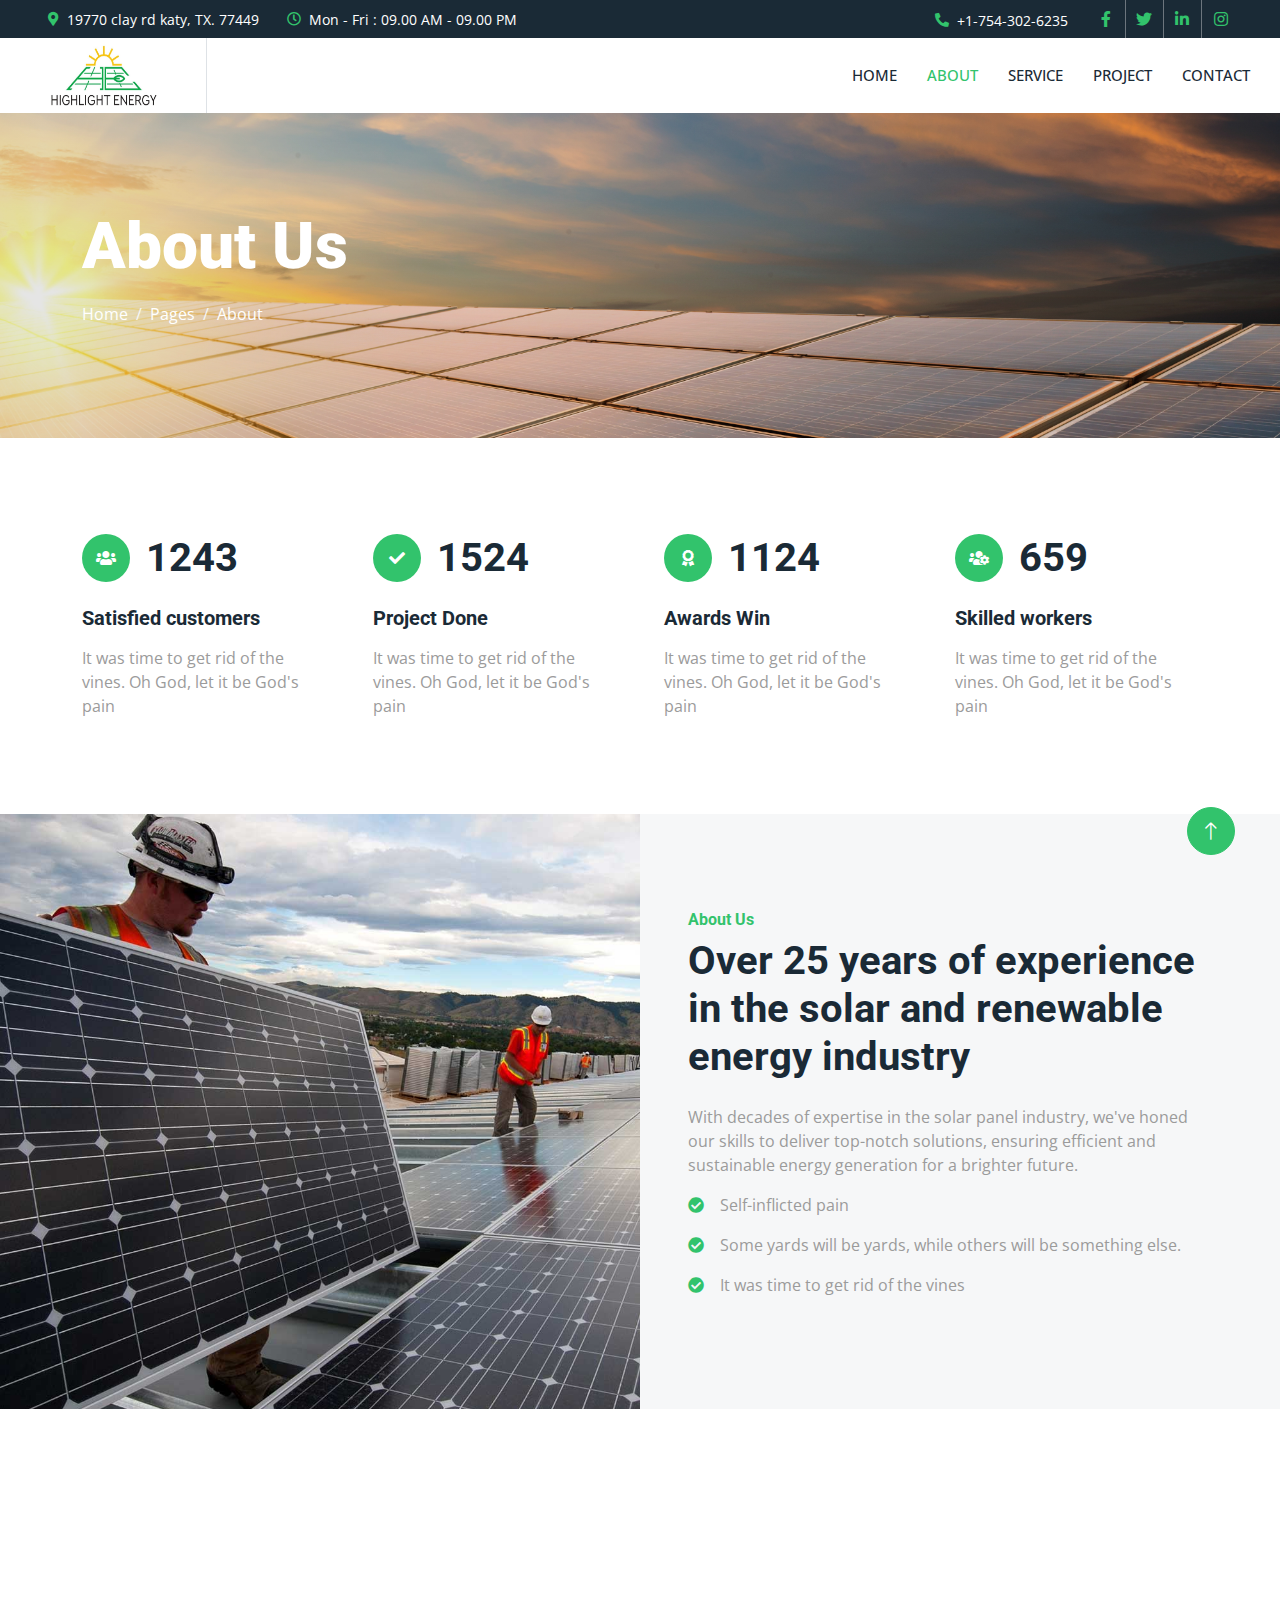
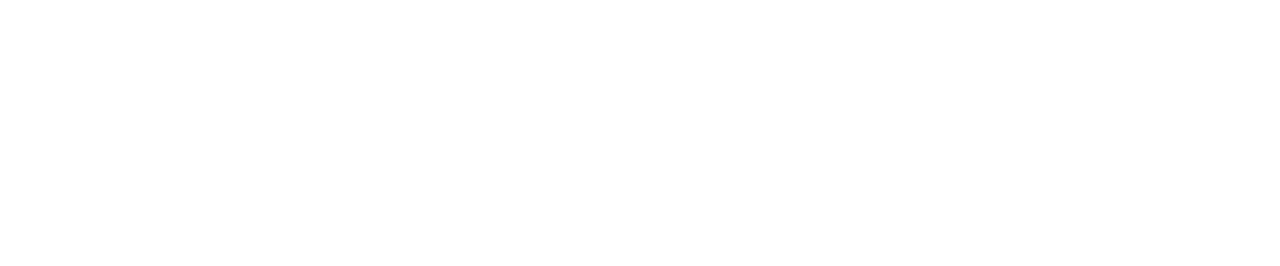
==== about.html @ 6744eaf3 "Add" ====
<!DOCTYPE html>
<html lang="en">

<head>
    <meta charset="utf-8">
    <title>Highlight Energy-About</title>
    <meta content="width=device-width, initial-scale=1.0" name="viewport">
    <meta content="" name="keywords">
    <meta content="" name="description">

    <!-- Favicon -->
    <link href="img/favicon.ico" rel="icon">

    <!-- Google Web Fonts -->
    <link rel="preconnect" href="https://fonts.googleapis.com">
    <link rel="preconnect" href="https://fonts.gstatic.com" crossorigin>
    <link href="https://fonts.googleapis.com/css2?family=Open+Sans:wght@400;500&family=Roboto:wght@500;700;900&display=swap" rel="stylesheet"> 

    <!-- Icon Font Stylesheet -->
    <link href="https://cdnjs.cloudflare.com/ajax/libs/font-awesome/5.10.0/css/all.min.css" rel="stylesheet">
    <link href="https://cdn.jsdelivr.net/npm/bootstrap-icons@1.4.1/font/bootstrap-icons.css" rel="stylesheet">

    <!-- Libraries Stylesheet -->
    <link href="lib/animate/animate.min.css" rel="stylesheet">
    <link href="lib/owlcarousel/assets/owl.carousel.min.css" rel="stylesheet">
    <link href="lib/lightbox/css/lightbox.min.css" rel="stylesheet">

    <!-- Customized Bootstrap Stylesheet -->
    <link href="css/bootstrap.min.css" rel="stylesheet">

    <!-- Template Stylesheet -->
    <link href="css/style.css" rel="stylesheet">
</head>

<body>
    <!-- Spinner Start -->
    <div id="spinner" class="show bg-white position-fixed translate-middle w-100 vh-100 top-50 start-50 d-flex align-items-center justify-content-center">
        <div class="spinner-border text-primary" style="width: 3rem; height: 3rem;" role="status">
            <span class="sr-only">Loading...</span>
        </div>
    </div>
    <div class="container-fluid bg-dark p-0">
        <div class="row gx-0 d-none d-lg-flex">
            <div class="col-lg-7 px-5 text-start">
                <div class="h-100 d-inline-flex align-items-center me-4">
                    <small class="fa fa-map-marker-alt text-primary me-2"></small>
                    <small><a href="https://maps.app.goo.gl/d4Uj9iNZooESh6F9A?g_st=iw" style="color: white;">19770 clay rd katy, TX. 77449</a></small>
                </div>
                <div class="h-100 d-inline-flex align-items-center">
                    <small class="far fa-clock text-primary me-2"></small>
                    <small style="color:white;">Mon - Fri : 09.00 AM - 09.00 PM</small>
                </div>
            </div>
            <div class="col-lg-5 px-5 text-end">
                <div class="h-100 d-inline-flex align-items-center me-4">
                    <small class="fa fa-phone-alt text-primary me-2"></small>
                    <small ><a href="tel:+17543026235" style="color:white;">+1-754-302-6235</a></small>
                </div>
                <div class="h-100 d-inline-flex align-items-center mx-n2">
                    <a class="btn btn-square btn-link rounded-0 border-0 border-end border-secondary" href=""><i class="fab fa-facebook-f"></i></a>
                    <a class="btn btn-square btn-link rounded-0 border-0 border-end border-secondary" href=""><i class="fab fa-twitter"></i></a>
                    <a class="btn btn-square btn-link rounded-0 border-0 border-end border-secondary" href=""><i class="fab fa-linkedin-in"></i></a>
                    <a class="btn btn-square btn-link rounded-0" href=""><i class="fab fa-instagram"></i></a>
                </div>
            </div>
        </div>
    </div>
    <!-- Topbar End -->


    <!-- Navbar Start -->
    <nav class="navbar navbar-expand-lg bg-white navbar-light sticky-top p-0">
        <a href="index.html" class="navbar-brand d-flex align-items-center border-end px-4 px-lg-5">
            <h2 class="m-0 text-primary"><img src="img/logo1.jpg"style="width: 110px; height:72px;"/></h2>
        </a>
        <button type="button" class="navbar-toggler me-4" data-bs-toggle="collapse" data-bs-target="#navbarCollapse">
            <span class="navbar-toggler-icon"></span>
        </button>
        <div class="collapse navbar-collapse" id="navbarCollapse">
            <div class="navbar-nav ms-auto p-4 p-lg-0">
                <a href="index.html" class="nav-item nav-link">Home</a>
                <a href="about.html" class="nav-item nav-link active">About</a>
                <a href="service.html" class="nav-item nav-link">Service</a>
                <a href="project.html" class="nav-item nav-link">Project</a>
                <!-- <div class="nav-item dropdown">
                    <a href="#" class="nav-link dropdown-toggle" data-bs-toggle="dropdown">Pages</a>
                    <div class="dropdown-menu bg-light m-0">
                        <a href="feature.html" class="dropdown-item">Feature</a>
                        <a href="quote.html" class="dropdown-item">Free Quote</a>
                        <a href="team.html" class="dropdown-item">Our Team</a>
                        <a href="testimonial.html" class="dropdown-item">Testimonial</a>
                        <a href="404.html" class="dropdown-item">404 Page</a>
                    </div>
                </div> -->
                <a href="contact.html" class="nav-item nav-link">Contact</a>
            </div>
            <!-- <a href="" class="btn btn-primary rounded-0 py-4 px-lg-5 d-none d-lg-block">Get A Quote<i class="fa fa-arrow-right ms-3"></i></a> -->
        </div>
    </nav>
    <!-- Navbar End -->


    <!-- Page Header Start -->
    <div class="container-fluid page-header py-5 mb-5">
        <div class="container py-5">
            <h1 class="display-3 text-white mb-3 animated slideInDown">About Us</h1>
            <nav aria-label="breadcrumb animated slideInDown">
                <ol class="breadcrumb">
                    <li class="breadcrumb-item"><a class="text-white" href="#">Home</a></li>
                    <li class="breadcrumb-item"><a class="text-white" href="#">Pages</a></li>
                    <li class="breadcrumb-item text-white active" aria-current="page">About</li>
                </ol>
            </nav>
        </div>
    </div>
    <!-- Page Header End -->


    <!-- Feature Start -->
    <div class="container-xxl py-5">
        <div class="container">
            <div class="row g-5">
                <div class="col-md-6 col-lg-3 wow fadeIn" data-wow-delay="0.1s">
                    <div class="d-flex align-items-center mb-4">
                        <div class="btn-lg-square bg-primary rounded-circle me-3">
                            <i class="fa fa-users text-white"></i>
                        </div>
                        <h1 class="mb-0" data-toggle="counter-up">3453</h1>
                    </div>
                    <h5 class="mb-3">Satisfied customers</h5>
                    <span>It was time to get rid of the vines. Oh God, let it be God's pain</span>
                </div>
                <div class="col-md-6 col-lg-3 wow fadeIn" data-wow-delay="0.3s">
                    <div class="d-flex align-items-center mb-4">
                        <div class="btn-lg-square bg-primary rounded-circle me-3">
                            <i class="fa fa-check text-white"></i>
                        </div>
                        <h1 class="mb-0" data-toggle="counter-up">4234</h1>
                    </div>
                    <h5 class="mb-3">Project Done</h5>
                    <span>It was time to get rid of the vines. Oh God, let it be God's pain</span>
                </div>
                <div class="col-md-6 col-lg-3 wow fadeIn" data-wow-delay="0.5s">
                    <div class="d-flex align-items-center mb-4">
                        <div class="btn-lg-square bg-primary rounded-circle me-3">
                            <i class="fa fa-award text-white"></i>
                        </div>
                        <h1 class="mb-0" data-toggle="counter-up">3123</h1>
                    </div>
                    <h5 class="mb-3">Awards Win</h5>
                    <span>It was time to get rid of the vines. Oh God, let it be God's pain</span>
                </div>
                <div class="col-md-6 col-lg-3 wow fadeIn" data-wow-delay="0.7s">
                    <div class="d-flex align-items-center mb-4">
                        <div class="btn-lg-square bg-primary rounded-circle me-3">
                            <i class="fa fa-users-cog text-white"></i>
                        </div>
                        <h1 class="mb-0" data-toggle="counter-up">1831</h1>
                    </div>
                    <h5 class="mb-3">Skilled workers</h5>
                    <span>It was time to get rid of the vines. Oh God, let it be God's pain</span>
                </div>
            </div>
        </div>
    </div>
    <!-- Feature Start -->
    

    <!-- About Start -->
    <div class="container-fluid bg-light overflow-hidden my-5 px-lg-0">
        <div class="container about px-lg-0">
            <div class="row g-0 mx-lg-0">
                <div class="col-lg-6 ps-lg-0 wow fadeIn" data-wow-delay="0.1s" style="min-height: 400px;">
                    <div class="position-relative h-100">
                        <img class="position-absolute img-fluid w-100 h-100" src="img/about.jpg" style="object-fit: cover;" alt="">
                    </div>
                </div>
                <div class="col-lg-6 about-text py-5 wow fadeIn" data-wow-delay="0.5s">
                    <div class="p-lg-5 pe-lg-0">
                        <h6 class="text-primary">About Us</h6>
                        <h1 class="mb-4">Over 25 years of experience in the solar and renewable energy industry</h1>
                        <p>With decades of expertise in the solar panel industry, we've honed our skills to deliver top-notch solutions, ensuring efficient and sustainable energy generation for a brighter future.</p>
                        <p><i class="fa fa-check-circle text-primary me-3"></i>Self-inflicted pain</p>
                        <p><i class="fa fa-check-circle text-primary me-3"></i>Some yards will be yards, while others will be something else.</p>
                        <p><i class="fa fa-check-circle text-primary me-3"></i>It was time to get rid of the vines</p>
                        <!-- <a href="" class="btn btn-primary rounded-pill py-3 px-5 mt-3">Explore More</a> -->
                    </div>
                </div>
            </div>
        </div>
    </div>
    <!-- About End -->


    <!-- Team Start -->
    <!-- <div class="container-xxl py-5">
        <div class="container">
            <div class="text-center mx-auto mb-5 wow fadeInUp" data-wow-delay="0.1s" style="max-width: 600px;">
                <h6 class="text-primary">Team Member</h6>
                <h1 class="mb-4">Experienced Team Members</h1>
            </div>
            <div class="row g-4">
                <div class="col-lg-4 col-md-6 wow fadeInUp" data-wow-delay="0.1s">
                    <div class="team-item rounded overflow-hidden">
                        <div class="d-flex">
                            <img class="img-fluid w-75" src="img/team-1.jpg" alt="">
                            <div class="team-social w-25">
                                <a class="btn btn-lg-square btn-outline-primary rounded-circle mt-3" href=""><i class="fab fa-facebook-f"></i></a>
                                <a class="btn btn-lg-square btn-outline-primary rounded-circle mt-3" href=""><i class="fab fa-twitter"></i></a>
                                <a class="btn btn-lg-square btn-outline-primary rounded-circle mt-3" href=""><i class="fab fa-instagram"></i></a>
                            </div>
                        </div>
                        <div class="p-4">
                            <h5>Full Name</h5>
                            <span>Designation</span>
                        </div>
                    </div>
                </div>
                <div class="col-lg-4 col-md-6 wow fadeInUp" data-wow-delay="0.3s">
                    <div class="team-item rounded overflow-hidden">
                        <div class="d-flex">
                            <img class="img-fluid w-75" src="img/team-2.jpg" alt="">
                            <div class="team-social w-25">
                                <a class="btn btn-lg-square btn-outline-primary rounded-circle mt-3" href=""><i class="fab fa-facebook-f"></i></a>
                                <a class="btn btn-lg-square btn-outline-primary rounded-circle mt-3" href=""><i class="fab fa-twitter"></i></a>
                                <a class="btn btn-lg-square btn-outline-primary rounded-circle mt-3" href=""><i class="fab fa-instagram"></i></a>
                            </div>
                        </div>
                        <div class="p-4">
                            <h5>Full Name</h5>
                            <span>Designation</span>
                        </div>
                    </div>
                </div>
                <div class="col-lg-4 col-md-6 wow fadeInUp" data-wow-delay="0.5s">
                    <div class="team-item rounded overflow-hidden">
                        <div class="d-flex">
                            <img class="img-fluid w-75" src="img/team-3.jpg" alt="">
                            <div class="team-social w-25">
                                <a class="btn btn-lg-square btn-outline-primary rounded-circle mt-3" href=""><i class="fab fa-facebook-f"></i></a>
                                <a class="btn btn-lg-square btn-outline-primary rounded-circle mt-3" href=""><i class="fab fa-twitter"></i></a>
                                <a class="btn btn-lg-square btn-outline-primary rounded-circle mt-3" href=""><i class="fab fa-instagram"></i></a>
                            </div>
                        </div>
                        <div class="p-4">
                            <h5>Full Name</h5>
                            <span>Designation</span>
                        </div>
                    </div>
                </div>
            </div>
        </div>
    </div> -->
    <!-- Team End -->
        

    <!-- Footer Start -->
    <div class="container-fluid bg-dark text-body footer mt-5 pt-5 wow fadeIn" data-wow-delay="0.1s">
        <div class="container py-5">
            <div class="row g-5">
                <div class="col-lg-3 col-md-6">
                    <h5 class="text-white mb-4">Address</h5>
                    <p class="mb-2"><i class="fa fa-map-marker-alt me-3"></i><a href="https://maps.app.goo.gl/d4Uj9iNZooESh6F9A?g_st=iw"  style="color: grey;">19770 clay rd katy, TX. 77449</a></p>
                    <p class="mb-2"><i class="fa fa-phone-alt me-3"></i><a href="tel:+17543026235" style="color: grey;">+1-754-302-6235</a></p>
                    <p class="mb-2"><i class="fa fa-envelope me-3"></i><a href="mailto:Highlightenergytx@gmail.com" style="color: grey;font-size:14px;">Highlightenergytx@gmail.com</a></p>
                    <div class="d-flex pt-2">
                        <a class="btn btn-square btn-outline-light btn-social" href=""><i class="fab fa-twitter"></i></a>
                        <a class="btn btn-square btn-outline-light btn-social" href=""><i class="fab fa-facebook-f"></i></a>
                        <a class="btn btn-square btn-outline-light btn-social" href=""><i class="fab fa-youtube"></i></a>
                        <a class="btn btn-square btn-outline-light btn-social" href=""><i class="fab fa-linkedin-in"></i></a>
                    </div>
                </div>
                <div class="col-lg-3 col-md-6">
                    <h5 class="text-white mb-4">Quick Links</h5>
                    <a class="btn btn-link" href="about.html">About Us</a>
                    <a class="btn btn-link" href="contact.html">Contact Us</a>
                    <a class="btn btn-link" href="service.html">Our Services</a>
                    <a class="btn btn-link" href="project.html">Project</a>
                    <!-- <a class="btn btn-link" href="">Support</a> -->
                </div>
                <div class="col-lg-3 col-md-6">
                    <h5 class="text-white mb-4">Project Gallery</h5>
                    <div class="row g-2">
                        <div class="col-4">
                            <img class="img-fluid rounded" src="img/gallery-1.jpg" alt="">
                        </div>
                        <div class="col-4">
                            <img class="img-fluid rounded" src="img/gallery-2.jpg" alt="">
                        </div>
                        <div class="col-4">
                            <img class="img-fluid rounded" src="img/gallery-3.jpg" alt="">
                        </div>
                        <div class="col-4">
                            <img class="img-fluid rounded" src="img/gallery-4.jpg" alt="">
                        </div>
                        <div class="col-4">
                            <img class="img-fluid rounded" src="img/gallery-5.jpg" alt="">
                        </div>
                        <div class="col-4">
                            <img class="img-fluid rounded" src="img/gallery-6.jpg" alt="">
                        </div>
                    </div>
                </div>
                <div class="col-lg-3 col-md-6">
                    <h5 class="text-white mb-4">Newsletter</h5>
                    <p>Contact us if you have any query</p>
                    <div class="position-relative mx-auto" style="max-width: 400px;">
                        <input class="form-control border-0 w-100 py-3 ps-4 pe-5" type="text" placeholder="Your email">
                        <button type="button" class="btn btn-primary py-2 position-absolute top-0 end-0 mt-2 me-2">SignUp</button>
                    </div>
                </div>
            </div>
        </div>
        <div class="container">
            <div class="copyright">
                <div class="row">
                    <div class="col-md-6 text-center text-md-start mb-3 mb-md-0">
                        &copy; <a href="https://highlightenergy.com/">Highlight Energy</a>, All Right Reserved.
                    </div>
                    <!-- <div class="col-md-6 text-center text-md-end">
                        Designed By <a href="https://htmlcodex.com">HTML Codex</a>
                        <br>Distributed By: <a href="https://themewagon.com" target="_blank">ThemeWagon</a>
                    </div> -->
                </div>
            </div>
        </div>
    </div>
    <!-- Footer End -->


    <!-- Back to Top -->
    <a href="#" class="btn btn-lg btn-primary btn-lg-square rounded-circle back-to-top"><i class="bi bi-arrow-up"></i></a>


    <!-- JavaScript Libraries -->
    <script src="https://code.jquery.com/jquery-3.4.1.min.js"></script>
    <script src="https://cdn.jsdelivr.net/npm/bootstrap@5.0.0/dist/js/bootstrap.bundle.min.js"></script>
    <script src="lib/wow/wow.min.js"></script>
    <script src="lib/easing/easing.min.js"></script>
    <script src="lib/waypoints/waypoints.min.js"></script>
    <script src="lib/counterup/counterup.min.js"></script>
    <script src="lib/owlcarousel/owl.carousel.min.js"></script>
    <script src="lib/isotope/isotope.pkgd.min.js"></script>
    <script src="lib/lightbox/js/lightbox.min.js"></script>

    <!-- Template Javascript -->
    <script src="js/main.js"></script>
</body>

</html>
---- css/style.css ----
/********** Template CSS **********/
:root {
    --primary: #32C36C;
    --light: #F6F7F8;
    --dark: #1A2A36;
}

.fw-medium {
    font-weight: 500 !important;
}

.fw-bold {
    font-weight: 700 !important;
}

.fw-black {
    font-weight: 900 !important;
}

.back-to-top {
    position: fixed;
    display: none;
    right: 45px;
    bottom: 45px;
    z-index: 99;
}


/*** Spinner ***/
#spinner {
    opacity: 0;
    visibility: hidden;
    transition: opacity .5s ease-out, visibility 0s linear .5s;
    z-index: 99999;
}

#spinner.show {
    transition: opacity .5s ease-out, visibility 0s linear 0s;
    visibility: visible;
    opacity: 1;
}


/*** Button ***/
.btn {
    font-weight: 500;
    transition: .5s;
}

.btn.btn-primary,
.btn.btn-outline-primary:hover {
    color: #FFFFFF;
}

.btn-square {
    width: 38px;
    height: 38px;
}

.btn-sm-square {
    width: 32px;
    height: 32px;
}

.btn-lg-square {
    width: 48px;
    height: 48px;
}

.btn-square,
.btn-sm-square,
.btn-lg-square {
    padding: 0;
    display: flex;
    align-items: center;
    justify-content: center;
    font-weight: normal;
}

/*** Navbar ***/
.navbar.sticky-top {
    top: -100px;
    transition: .5s;
}

.navbar .navbar-brand,
.navbar a.btn {
    height: 75px;
}

.navbar .navbar-nav .nav-link {
    margin-right: 30px;
    padding: 25px 0;
    color: var(--dark);
    font-size: 15px;
    font-weight: 500;
    text-transform: uppercase;
    outline: none;
}

.navbar .navbar-nav .nav-link:hover,
.navbar .navbar-nav .nav-link.active {
    color: var(--primary);
}

.navbar .dropdown-toggle::after {
    border: none;
    content: "\f107";
    font-family: "Font Awesome 5 Free";
    font-weight: 900;
    vertical-align: middle;
    margin-left: 8px;
}

@media (max-width: 991.98px) {
    .navbar .navbar-nav .nav-link  {
        margin-right: 0;
        padding: 10px 0;
    }

    .navbar .navbar-nav {
        border-top: 1px solid #EEEEEE;
    }
}

@media (min-width: 992px) {
    .navbar .nav-item .dropdown-menu {
        display: block;
        border: none;
        margin-top: 0;
        top: 150%;
        opacity: 0;
        visibility: hidden;
        transition: .5s;
    }

    .navbar .nav-item:hover .dropdown-menu {
        top: 100%;
        visibility: visible;
        transition: .5s;
        opacity: 1;
    }
}


/*** Header ***/
.owl-carousel-inner {
    position: absolute;
    width: 100%;
    height: 100%;
    top: 0;
    left: 0;
    display: flex;
    align-items: center;
    background: rgba(0, 0, 0, .1);
}

@media (max-width: 768px) {
    .header-carousel .owl-carousel-item {
        position: relative;
        min-height: 500px;
    }

    .header-carousel .owl-carousel-item img {
        position: absolute;
        width: 100%;
        height: 100%;
        object-fit: cover;
    }

    .header-carousel .owl-carousel-item p {
        font-size: 16px !important;
    }
}

.header-carousel .owl-dots {
    position: absolute;
    width: 0px;
    height: 0%;
    top: 0;
    right: 30px;
    display: flex;
    flex-direction: column;
    align-items: center;
    justify-content: center;
}

.header-carousel .owl-dots .owl-dot {
    position: relative;
    width: 0px;
    height: 0px;
    margin: 5px 0;
    background: #FFFFFF;
    box-shadow: 0 0 30px rgba(255, 255, 255, .9);
    border-radius: 45px;
    transition: .5s;
}

.header-carousel .owl-dots .owl-dot.active {
    width: 0px;
    height: 0px;
}

.header-carousel .owl-dots .owl-dot img {
    position: absolute;
    width: 0%;
    height: 0%;
    object-fit: cover;
    padding: 2px;
    border-radius: 45px;
    transition: .5s;
}

.page-header {
    background: linear-gradient(rgba(0, 0, 0, .1), rgba(0, 0, 0, .1)), url(../img/sa.png) center center no-repeat;
    background-size: cover;
}

.breadcrumb-item + .breadcrumb-item::before {
    color: var(--light);
}


/*** About ***/
@media (min-width: 992px) {
    .container.about {
        max-width: 100% !important;
    }

    .about-text  {
        padding-right: calc(((100% - 960px) / 2) + .75rem);
    }
}

@media (min-width: 1200px) {
    .about-text  {
        padding-right: calc(((100% - 1140px) / 2) + .75rem);
    }
}

@media (min-width: 1400px) {
    .about-text  {
        padding-right: calc(((100% - 1320px) / 2) + .75rem);
    }
}


/*** Service ***/
.service-item {
    box-shadow: 0 0 45px rgba(0, 0, 0, .08);
}

.service-icon {
    position: relative;
    margin: -50px 0 25px 0;
    width: 100px;
    height: 100px;
    display: flex;
    align-items: center;
    justify-content: center;
    color: var(--primary);
    background: #FFFFFF;
    border-radius: 100px;
    box-shadow: 0 0 45px rgba(0, 0, 0, .08);
    transition: .5s;
}

.service-item:hover .service-icon {
    color: #FFFFFF;
    background: var(--primary);
}


/*** Feature ***/
@media (min-width: 992px) {
    .container.feature {
        max-width: 100% !important;
    }

    .feature-text  {
        padding-left: calc(((100% - 960px) / 2) + .75rem);
    }
}

@media (min-width: 1200px) {
    .feature-text  {
        padding-left: calc(((100% - 1140px) / 2) + .75rem);
    }
}

@media (min-width: 1400px) {
    .feature-text  {
        padding-left: calc(((100% - 1320px) / 2) + .75rem);
    }
}


/*** Project Portfolio ***/
#portfolio-flters li {
    display: inline-block;
    font-weight: 500;
    color: var(--dark);
    cursor: pointer;
    transition: .5s;
    border-bottom: 2px solid transparent;
}

#portfolio-flters li:hover,
#portfolio-flters li.active {
    color: var(--primary);
    border-color: var(--primary);
}

.portfolio-img {
    position: relative;
}

.portfolio-img::before,
.portfolio-img::after {
    position: absolute;
    content: "";
    width: 0;
    height: 100%;
    top: 0;
    background: var(--dark);
    transition: .5s;
}

.portfolio-img::before {
    left: 50%;
}

.portfolio-img::after {
    right: 50%;
}

.portfolio-item:hover .portfolio-img::before {
    width: 51%;
    left: 0;
}

.portfolio-item:hover .portfolio-img::after {
    width: 51%;
    right: 0;
}

.portfolio-btn {
    position: absolute;
    top: 0;
    left: 0;
    width: 100%;
    height: 100%;
    display: flex;
    align-items: center;
    justify-content: center;
    opacity: 0;
    z-index: 1;
    transition: .5s;
}

.portfolio-item:hover .portfolio-btn {
    opacity: 1;
    transition-delay: .3s;
}


/*** Quote ***/
@media (min-width: 992px) {
    .container.quote {
        max-width: 100% !important;
    }

    .quote-text  {
        padding-right: calc(((100% - 960px) / 2) + .75rem);
    }
}

@media (min-width: 1200px) {
    .quote-text  {
        padding-right: calc(((100% - 1140px) / 2) + .75rem);
    }
}

@media (min-width: 1400px) {
    .quote-text  {
        padding-right: calc(((100% - 1320px) / 2) + .75rem);
    }
}


/*** Team ***/
.team-item {
    box-shadow: 0 0 45px rgba(0, 0, 0, .08);
}

.team-item img {
    border-radius: 8px 60px 0 0;
}

.team-item .team-social {
    display: flex;
    flex-direction: column;
    align-items: center;
    justify-content: flex-end;
    background: #FFFFFF;
    transition: .5s;
}


/*** Testimonial ***/
.testimonial-carousel::before {
    position: absolute;
    content: "";
    top: 0;
    left: 0;
    height: 100%;
    width: 0;
    background: linear-gradient(to right, rgba(255, 255, 255, 1) 0%, rgba(255, 255, 255, 0) 100%);
    z-index: 1;
}

.testimonial-carousel::after {
    position: absolute;
    content: "";
    top: 0;
    right: 0;
    height: 100%;
    width: 0;
    background: linear-gradient(to left, rgba(255, 255, 255, 1) 0%, rgba(255, 255, 255, 0) 100%);
    z-index: 1;
}

@media (min-width: 768px) {
    .testimonial-carousel::before,
    .testimonial-carousel::after {
        width: 200px;
    }
}

@media (min-width: 992px) {
    .testimonial-carousel::before,
    .testimonial-carousel::after {
        width: 300px;
    }
}

.testimonial-carousel .owl-nav {
    position: absolute;
    width: 350px;
    top: 20px;
    left: 50%;
    transform: translateX(-50%);
    display: flex;
    justify-content: space-between;
    opacity: 0;
    transition: .5s;
    z-index: 1;
}

.testimonial-carousel:hover .owl-nav {
    width: 300px;
    opacity: 1;
}

.testimonial-carousel .owl-nav .owl-prev,
.testimonial-carousel .owl-nav .owl-next {
    position: relative;
    color: var(--primary);
    font-size: 45px;
    transition: .5s;
}

.testimonial-carousel .owl-nav .owl-prev:hover,
.testimonial-carousel .owl-nav .owl-next:hover {
    color: var(--dark);
}

.testimonial-carousel .testimonial-img img {
    width: 100px;
    height: 100px;
}

.testimonial-carousel .testimonial-img .btn-square {
    position: absolute;
    bottom: -19px;
    left: 50%;
    transform: translateX(-50%);
}

.testimonial-carousel .owl-item .testimonial-text {
    margin-bottom: 30px;
    box-shadow: 0 0 45px rgba(0, 0, 0, .08);
    transform: scale(.8);
    transition: .5s;
}

.testimonial-carousel .owl-item.center .testimonial-text {
    transform: scale(1);
}


/*** Contact ***/
@media (min-width: 992px) {
    .container.contact {
        max-width: 100% !important;
    }

    .contact-text  {
        padding-left: calc(((100% - 960px) / 2) + .75rem);
    }
}

@media (min-width: 1200px) {
    .contact-text  {
        padding-left: calc(((100% - 1140px) / 2) + .75rem);
    }
}

@media (min-width: 1400px) {
    .contact-text  {
        padding-left: calc(((100% - 1320px) / 2) + .75rem);
    }
}


/*** Footer ***/
.footer .btn.btn-social {
    margin-right: 5px;
    color: #9B9B9B;
    border: 1px solid #9B9B9B;
    border-radius: 38px;
    transition: .3s;
}

.footer .btn.btn-social:hover {
    color: var(--primary);
    border-color: var(--light);
}

.footer .btn.btn-link {
    display: block;
    margin-bottom: 5px;
    padding: 0;
    text-align: left;
    color: #9B9B9B;
    font-weight: normal;
    text-transform: capitalize;
    transition: .3s;
}

.footer .btn.btn-link::before {
    position: relative;
    content: "\f105";
    font-family: "Font Awesome 5 Free";
    font-weight: 900;
    margin-right: 10px;
}

.footer .btn.btn-link:hover {
    color: #FFFFFF;
    letter-spacing: 1px;
    box-shadow: none;
}

.footer .copyright {
    padding: 25px 0;
    border-top: 1px solid rgba(256, 256, 256, .1);
}

.footer .copyright a {
    color: var(--light);
}

.footer .copyright a:hover {
    color: var(--primary);
}
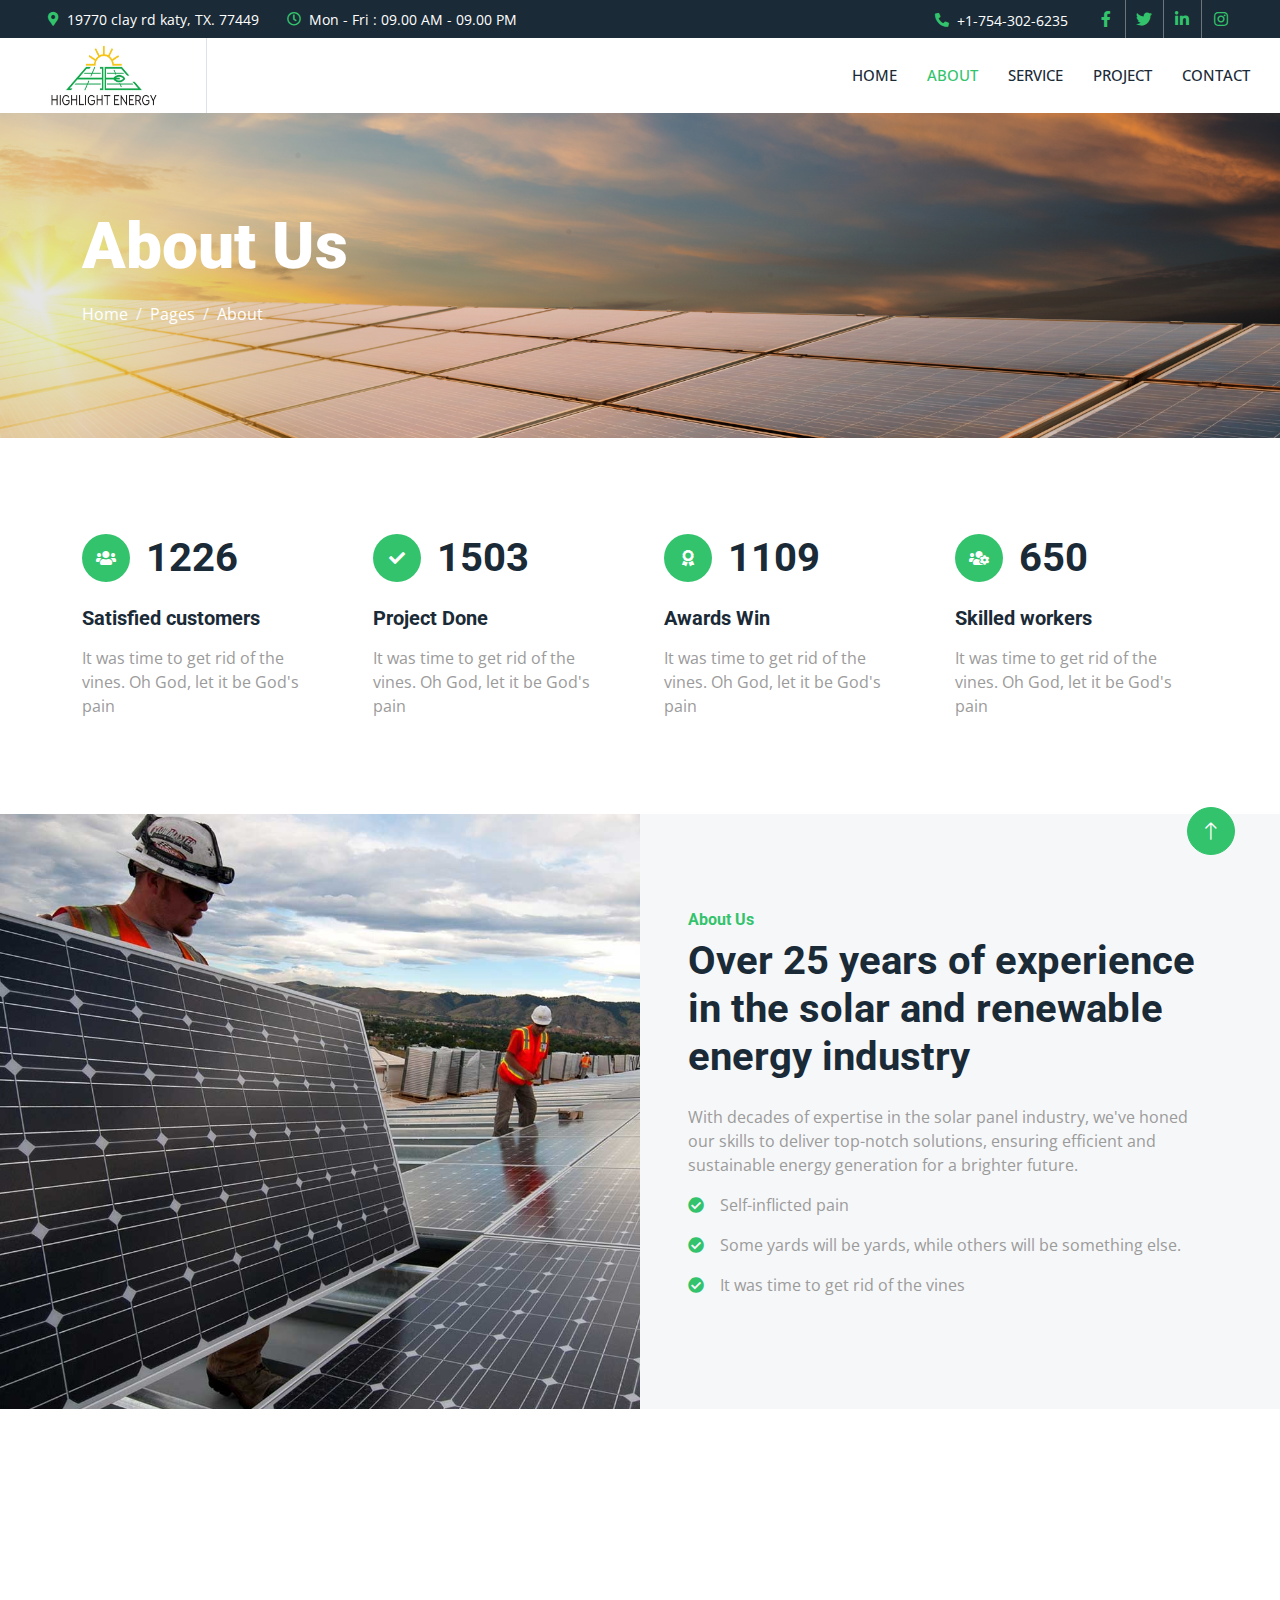
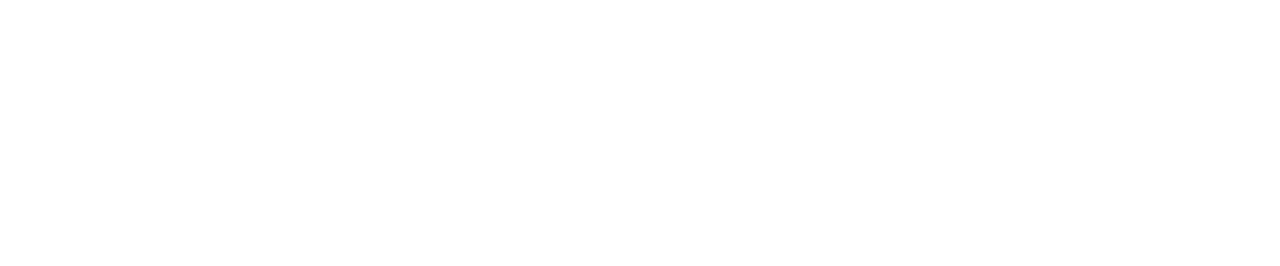
==== commit 40109514: "add" ====
--- a/about.html
+++ b/about.html
@@ -303,7 +303,7 @@
                 </div>
                 <div class="col-lg-3 col-md-6">
                     <h5 class="text-white mb-4">Newsletter</h5>
-                    <p>Contact us if you have any query</p>
+                    <p>Feel Free To Contact Us</p>
                     <div class="position-relative mx-auto" style="max-width: 400px;">
                         <input class="form-control border-0 w-100 py-3 ps-4 pe-5" type="text" placeholder="Your email">
                         <button type="button" class="btn btn-primary py-2 position-absolute top-0 end-0 mt-2 me-2">SignUp</button>
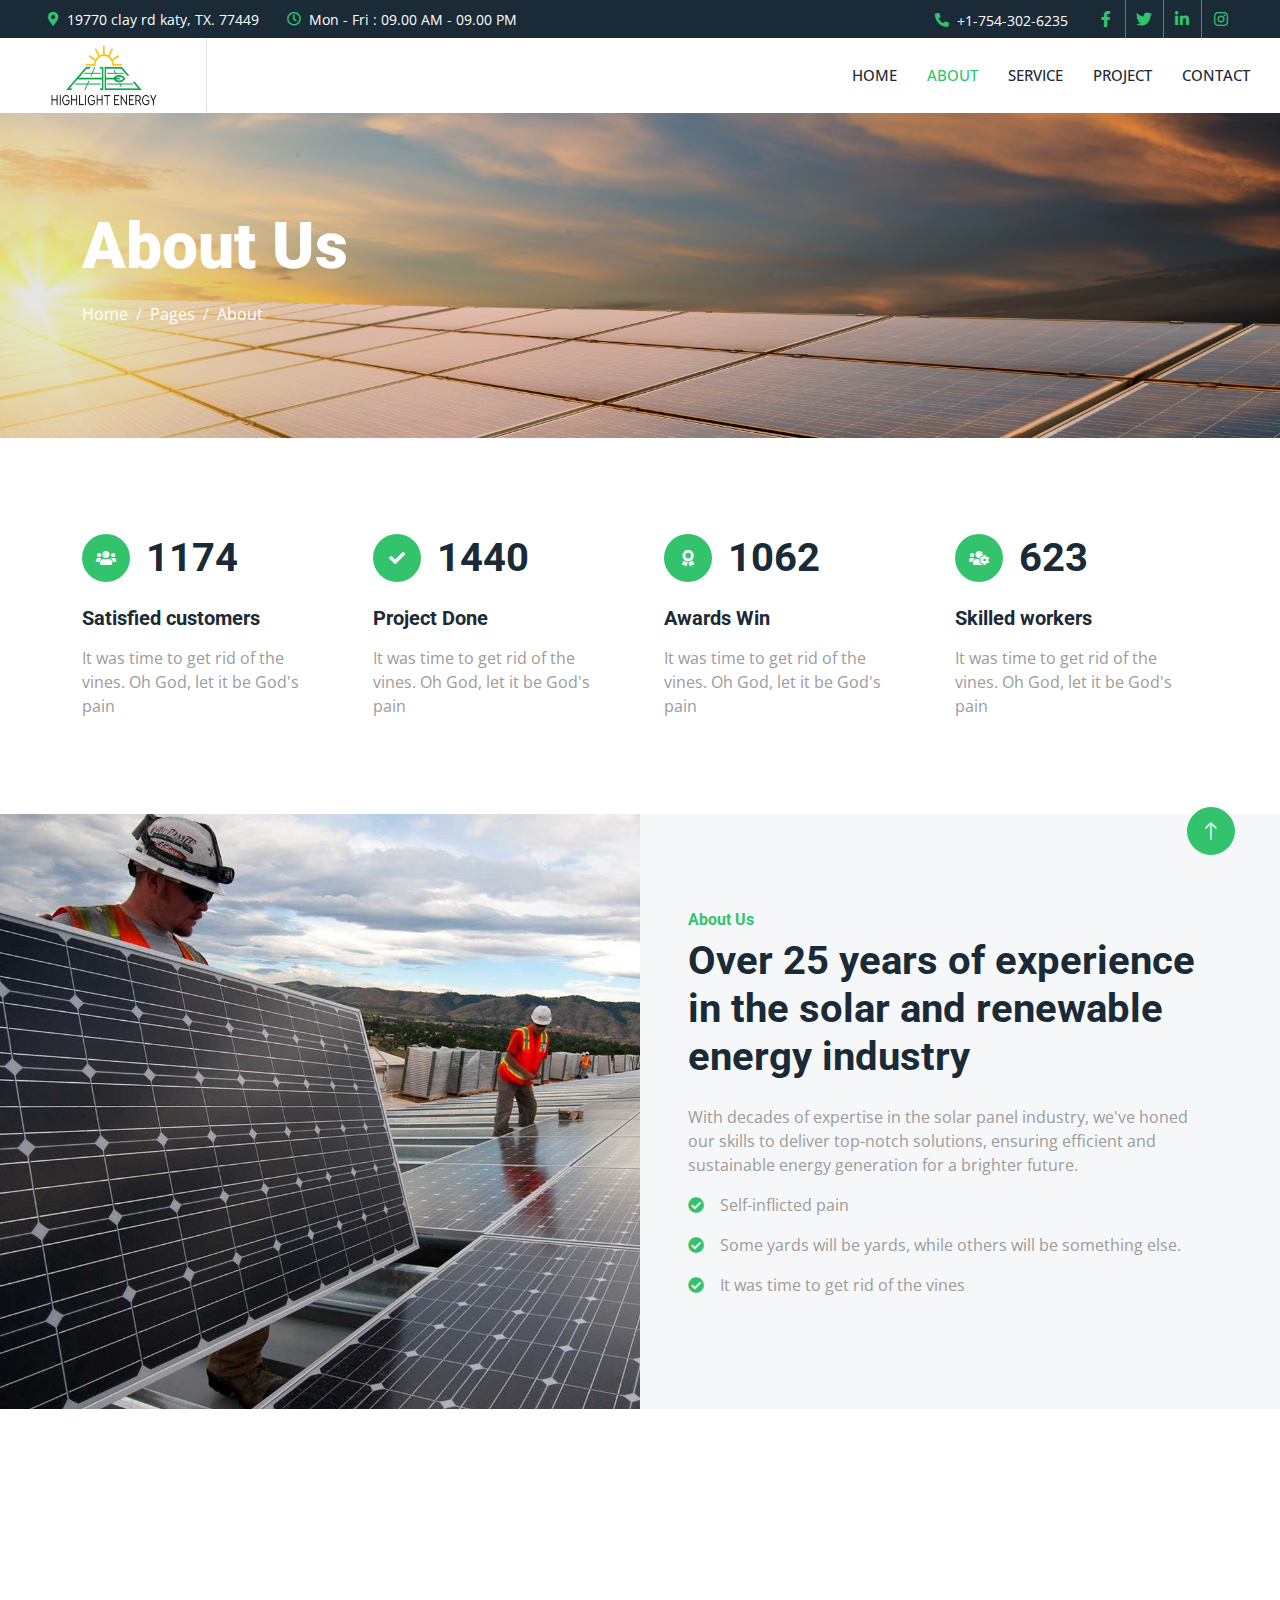
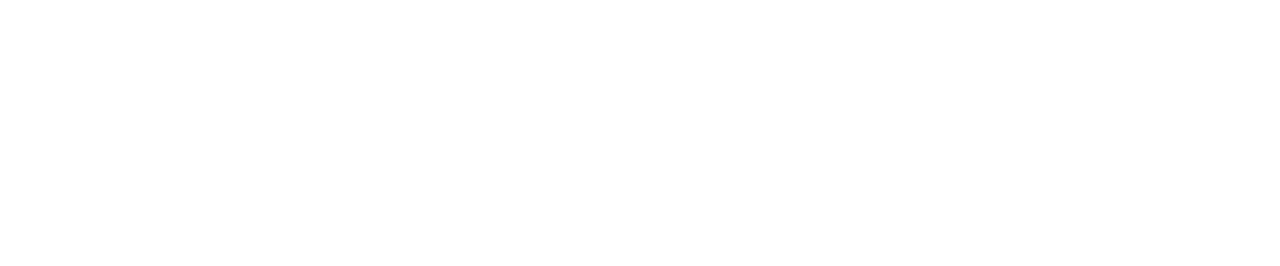
==== commit cebb4c9b: "Add" ====
--- a/about.html
+++ b/about.html
@@ -272,10 +272,10 @@
                 </div>
                 <div class="col-lg-3 col-md-6">
                     <h5 class="text-white mb-4">Quick Links</h5>
-                    <a class="btn btn-link" href="about.html">About Us</a>
+                    <a class="btn btn-link" href="about.html">About</a>
+                    <a class="btn btn-link" href="service.html">Services</a>
+                    <a class="btn btn-link" href="project.html">Project</a>
                     <a class="btn btn-link" href="contact.html">Contact Us</a>
-                    <a class="btn btn-link" href="service.html">Our Services</a>
-                    <a class="btn btn-link" href="project.html">Project</a>
                     <!-- <a class="btn btn-link" href="">Support</a> -->
                 </div>
                 <div class="col-lg-3 col-md-6">
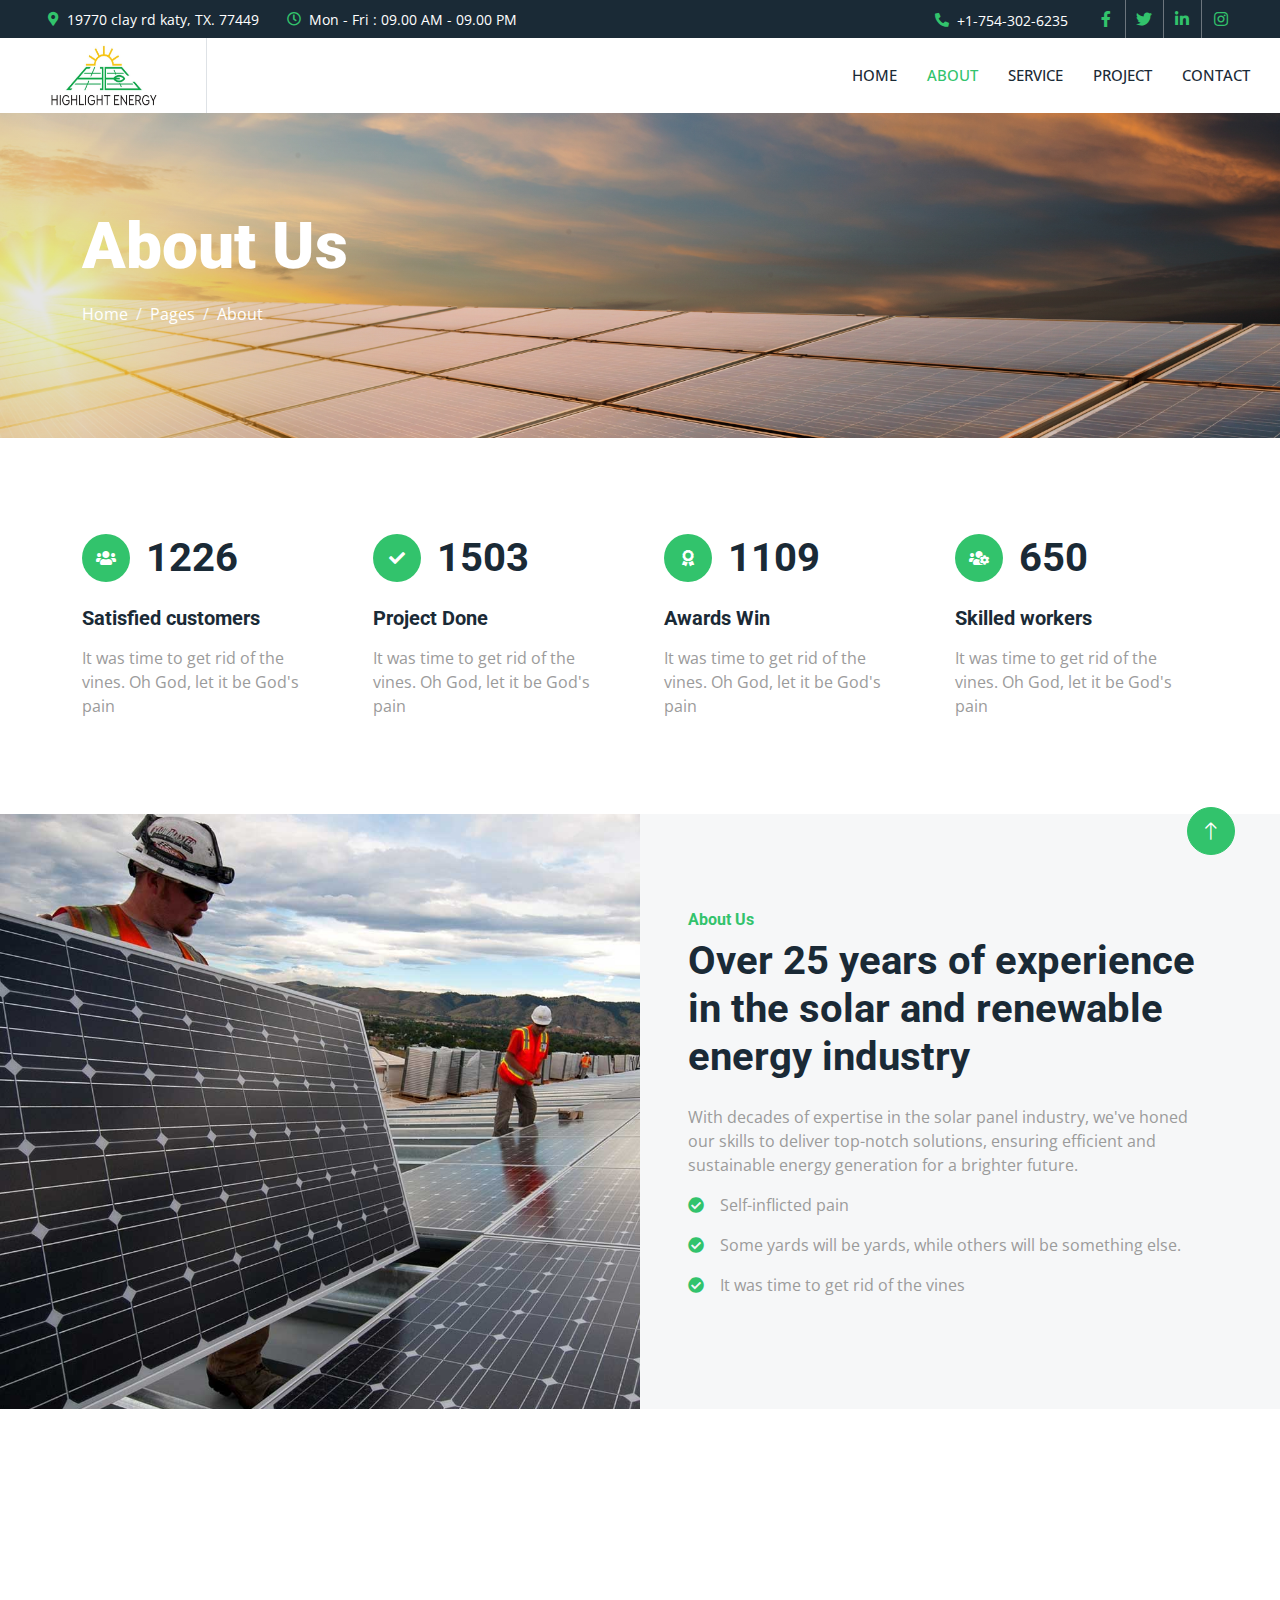
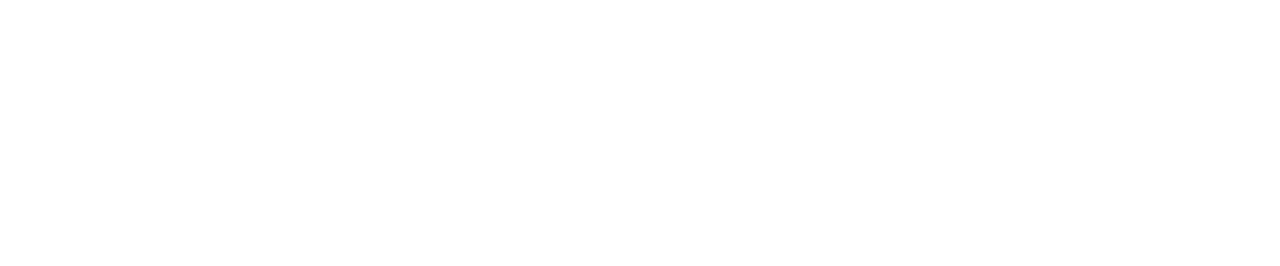
==== commit fc1486fc: "add" ====
--- a/about.html
+++ b/about.html
@@ -272,9 +272,9 @@
                 </div>
                 <div class="col-lg-3 col-md-6">
                     <h5 class="text-white mb-4">Quick Links</h5>
-                    <a class="btn btn-link" href="about.html">About</a>
-                    <a class="btn btn-link" href="service.html">Services</a>
-                    <a class="btn btn-link" href="project.html">Project</a>
+                    <a class="btn btn-link" href="about.html">About Us</a>
+                    <a class="btn btn-link" href="service.html">Our Services</a>
+                    <a class="btn btn-link" href="project.html">Our Project</a>
                     <a class="btn btn-link" href="contact.html">Contact Us</a>
                     <!-- <a class="btn btn-link" href="">Support</a> -->
                 </div>
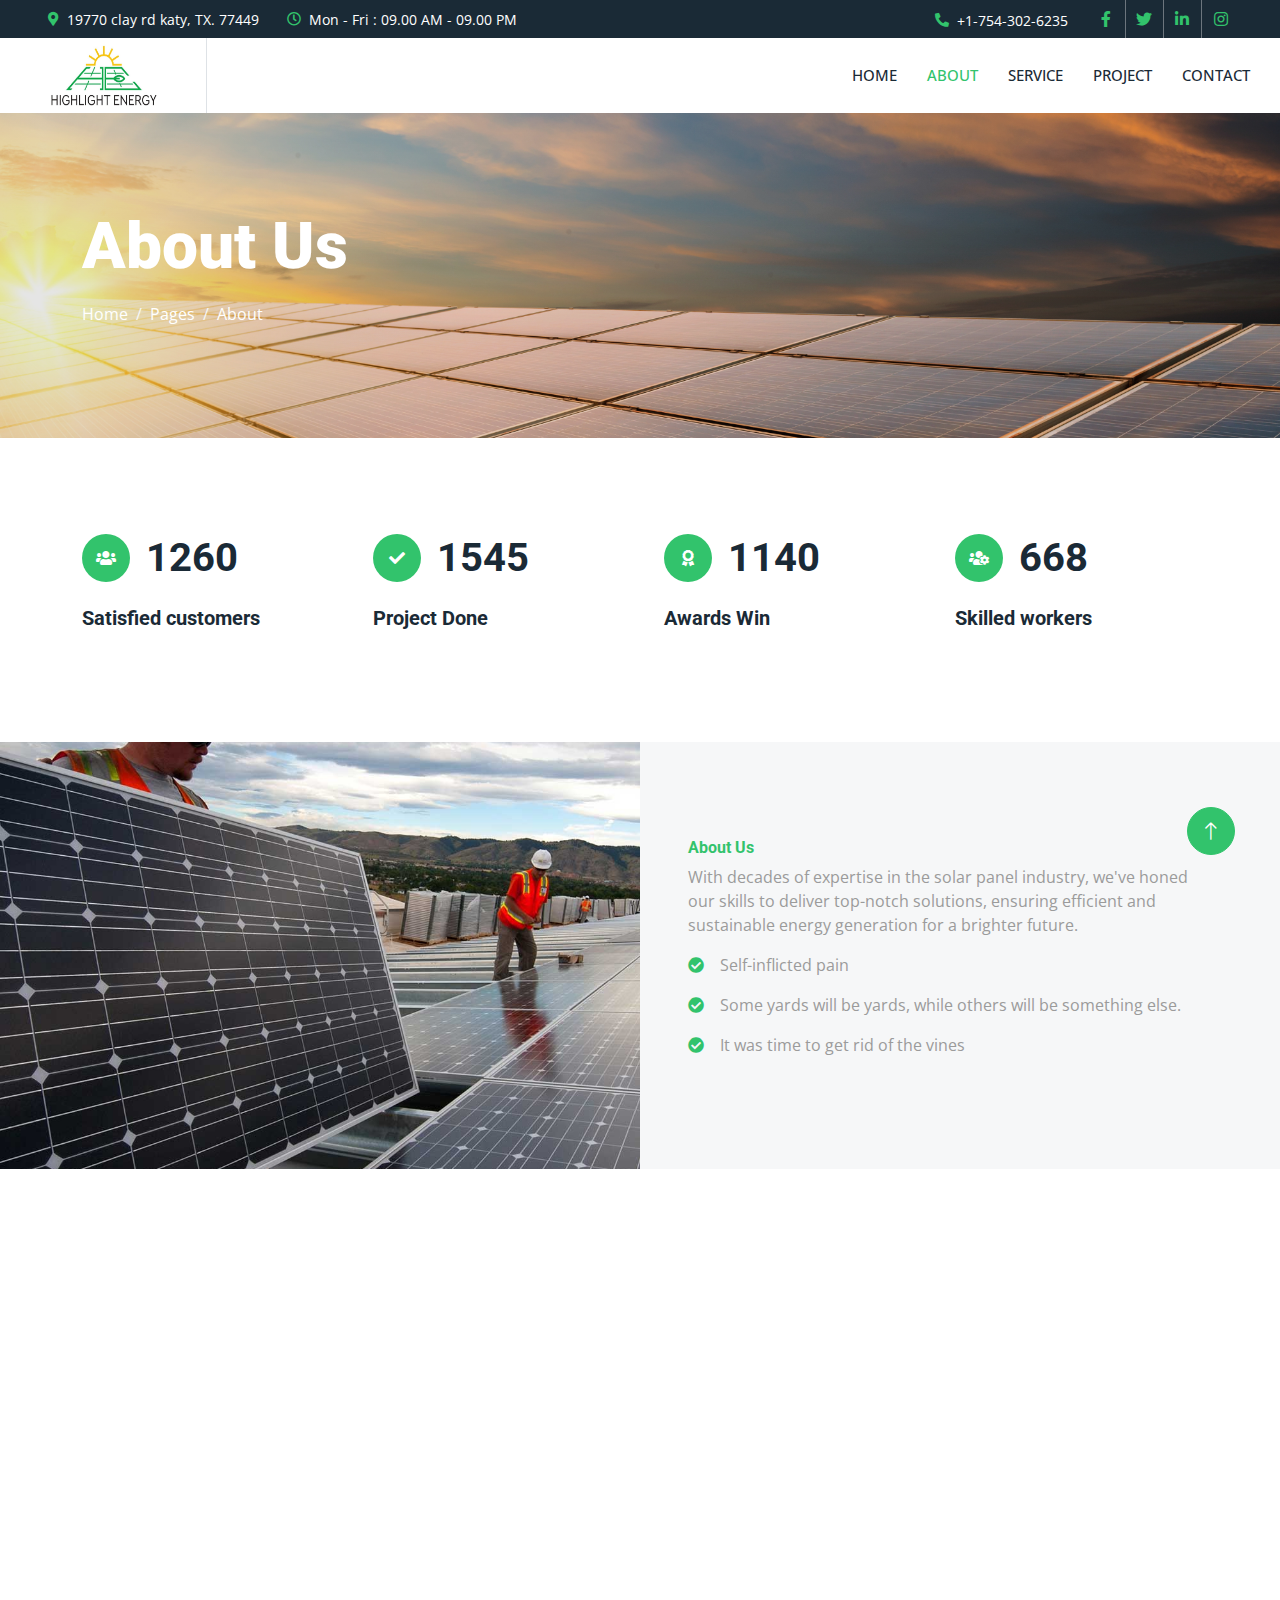
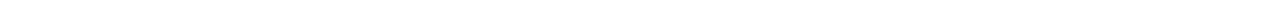
==== commit a9884155: "Add" ====
--- a/about.html
+++ b/about.html
@@ -128,7 +128,7 @@
                         <h1 class="mb-0" data-toggle="counter-up">3453</h1>
                     </div>
                     <h5 class="mb-3">Satisfied customers</h5>
-                    <span>It was time to get rid of the vines. Oh God, let it be God's pain</span>
+                    <!-- <span>It was time to get rid of the vines. Oh God, let it be God's pain</span> -->
                 </div>
                 <div class="col-md-6 col-lg-3 wow fadeIn" data-wow-delay="0.3s">
                     <div class="d-flex align-items-center mb-4">
@@ -138,7 +138,7 @@
                         <h1 class="mb-0" data-toggle="counter-up">4234</h1>
                     </div>
                     <h5 class="mb-3">Project Done</h5>
-                    <span>It was time to get rid of the vines. Oh God, let it be God's pain</span>
+                    <!-- <span>It was time to get rid of the vines. Oh God, let it be God's pain</span> -->
                 </div>
                 <div class="col-md-6 col-lg-3 wow fadeIn" data-wow-delay="0.5s">
                     <div class="d-flex align-items-center mb-4">
@@ -148,7 +148,7 @@
                         <h1 class="mb-0" data-toggle="counter-up">3123</h1>
                     </div>
                     <h5 class="mb-3">Awards Win</h5>
-                    <span>It was time to get rid of the vines. Oh God, let it be God's pain</span>
+                    <!-- <span>It was time to get rid of the vines. Oh God, let it be God's pain</span> -->
                 </div>
                 <div class="col-md-6 col-lg-3 wow fadeIn" data-wow-delay="0.7s">
                     <div class="d-flex align-items-center mb-4">
@@ -158,7 +158,7 @@
                         <h1 class="mb-0" data-toggle="counter-up">1831</h1>
                     </div>
                     <h5 class="mb-3">Skilled workers</h5>
-                    <span>It was time to get rid of the vines. Oh God, let it be God's pain</span>
+                    <!-- <span>It was time to get rid of the vines. Oh God, let it be God's pain</span> -->
                 </div>
             </div>
         </div>
@@ -178,7 +178,7 @@
                 <div class="col-lg-6 about-text py-5 wow fadeIn" data-wow-delay="0.5s">
                     <div class="p-lg-5 pe-lg-0">
                         <h6 class="text-primary">About Us</h6>
-                        <h1 class="mb-4">Over 25 years of experience in the solar and renewable energy industry</h1>
+                        <!-- <h1 class="mb-4">Over 25 years of experience in the solar and renewable energy industry</h1> -->
                         <p>With decades of expertise in the solar panel industry, we've honed our skills to deliver top-notch solutions, ensuring efficient and sustainable energy generation for a brighter future.</p>
                         <p><i class="fa fa-check-circle text-primary me-3"></i>Self-inflicted pain</p>
                         <p><i class="fa fa-check-circle text-primary me-3"></i>Some yards will be yards, while others will be something else.</p>
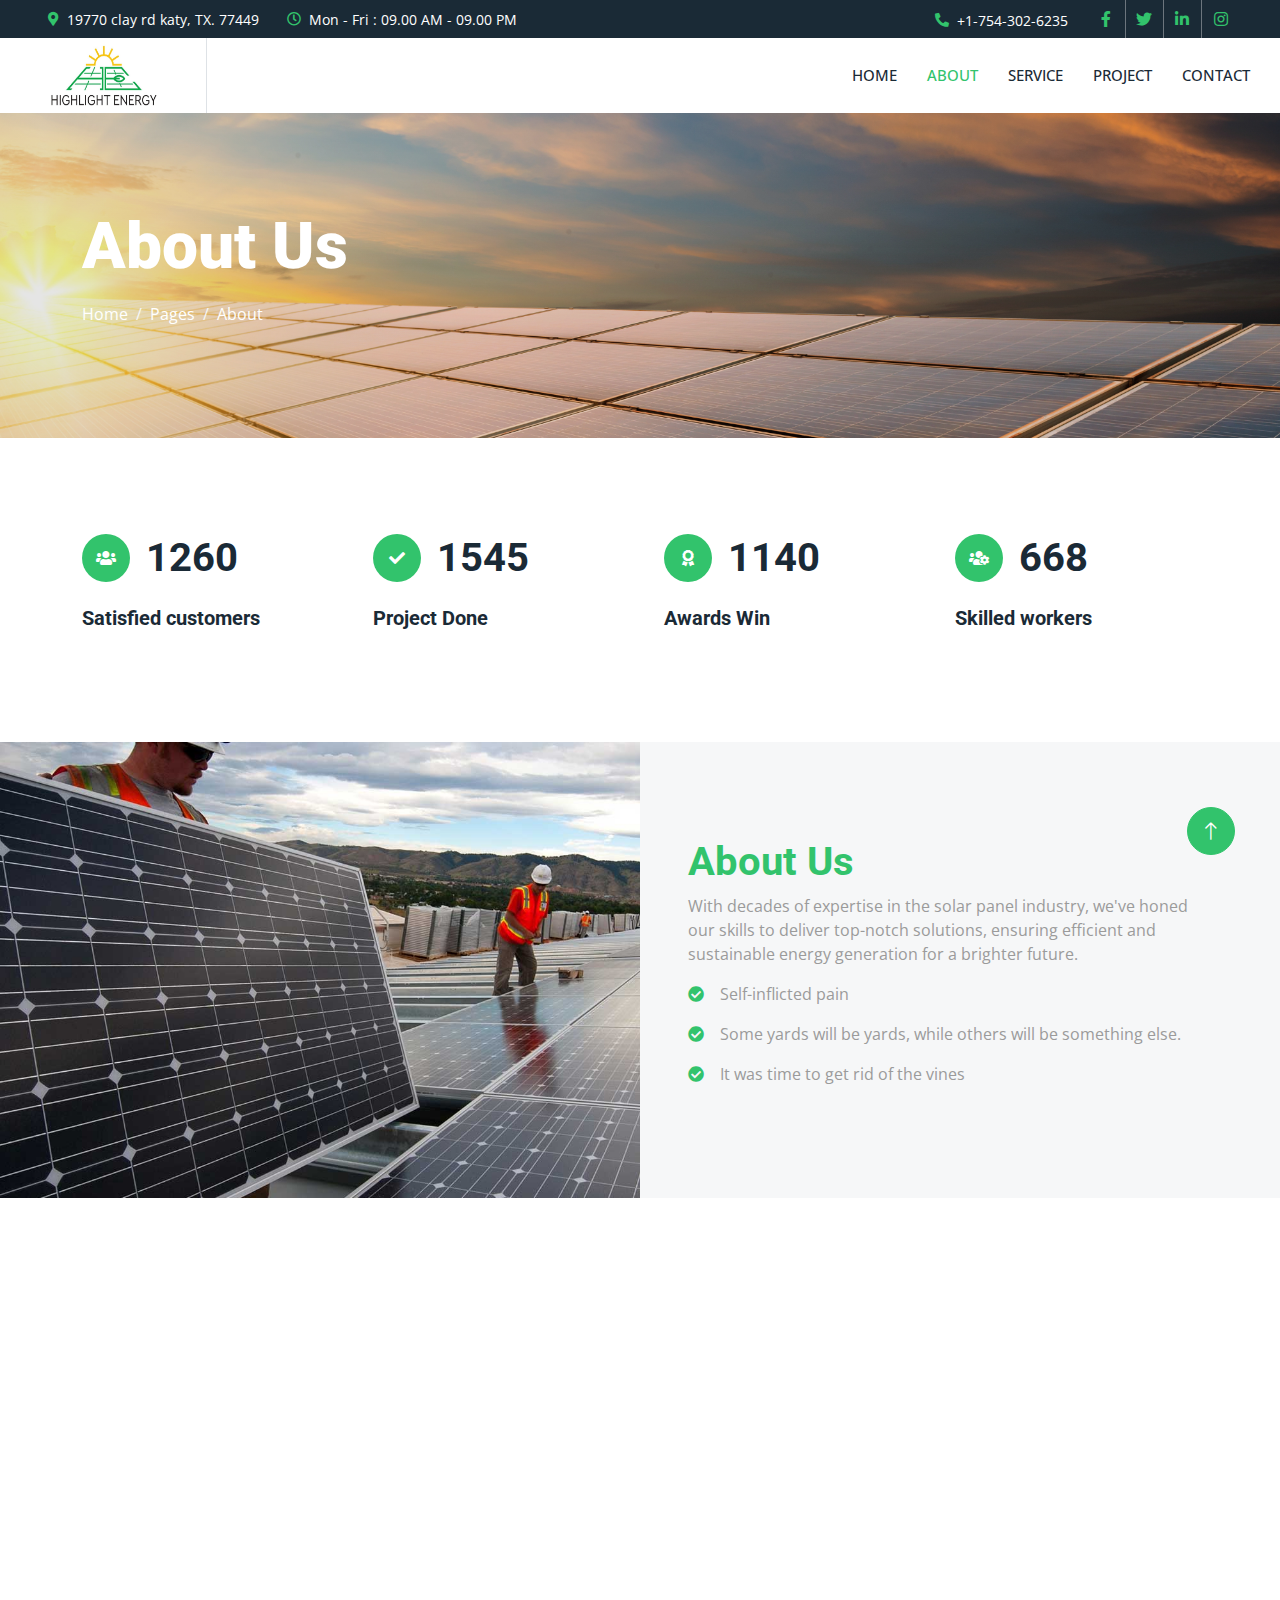
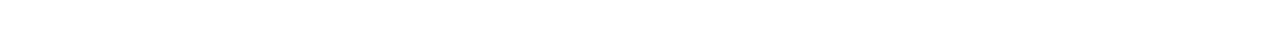
==== commit 3bde4bc8: "add" ====
--- a/about.html
+++ b/about.html
@@ -155,6 +155,7 @@
                         <div class="btn-lg-square bg-primary rounded-circle me-3">
                             <i class="fa fa-users-cog text-white"></i>
                         </div>
+
                         <h1 class="mb-0" data-toggle="counter-up">1831</h1>
                     </div>
                     <h5 class="mb-3">Skilled workers</h5>
@@ -177,7 +178,7 @@
                 </div>
                 <div class="col-lg-6 about-text py-5 wow fadeIn" data-wow-delay="0.5s">
                     <div class="p-lg-5 pe-lg-0">
-                        <h6 class="text-primary">About Us</h6>
+                        <h1 class="text-primary">About Us</h1>
                         <!-- <h1 class="mb-4">Over 25 years of experience in the solar and renewable energy industry</h1> -->
                         <p>With decades of expertise in the solar panel industry, we've honed our skills to deliver top-notch solutions, ensuring efficient and sustainable energy generation for a brighter future.</p>
                         <p><i class="fa fa-check-circle text-primary me-3"></i>Self-inflicted pain</p>
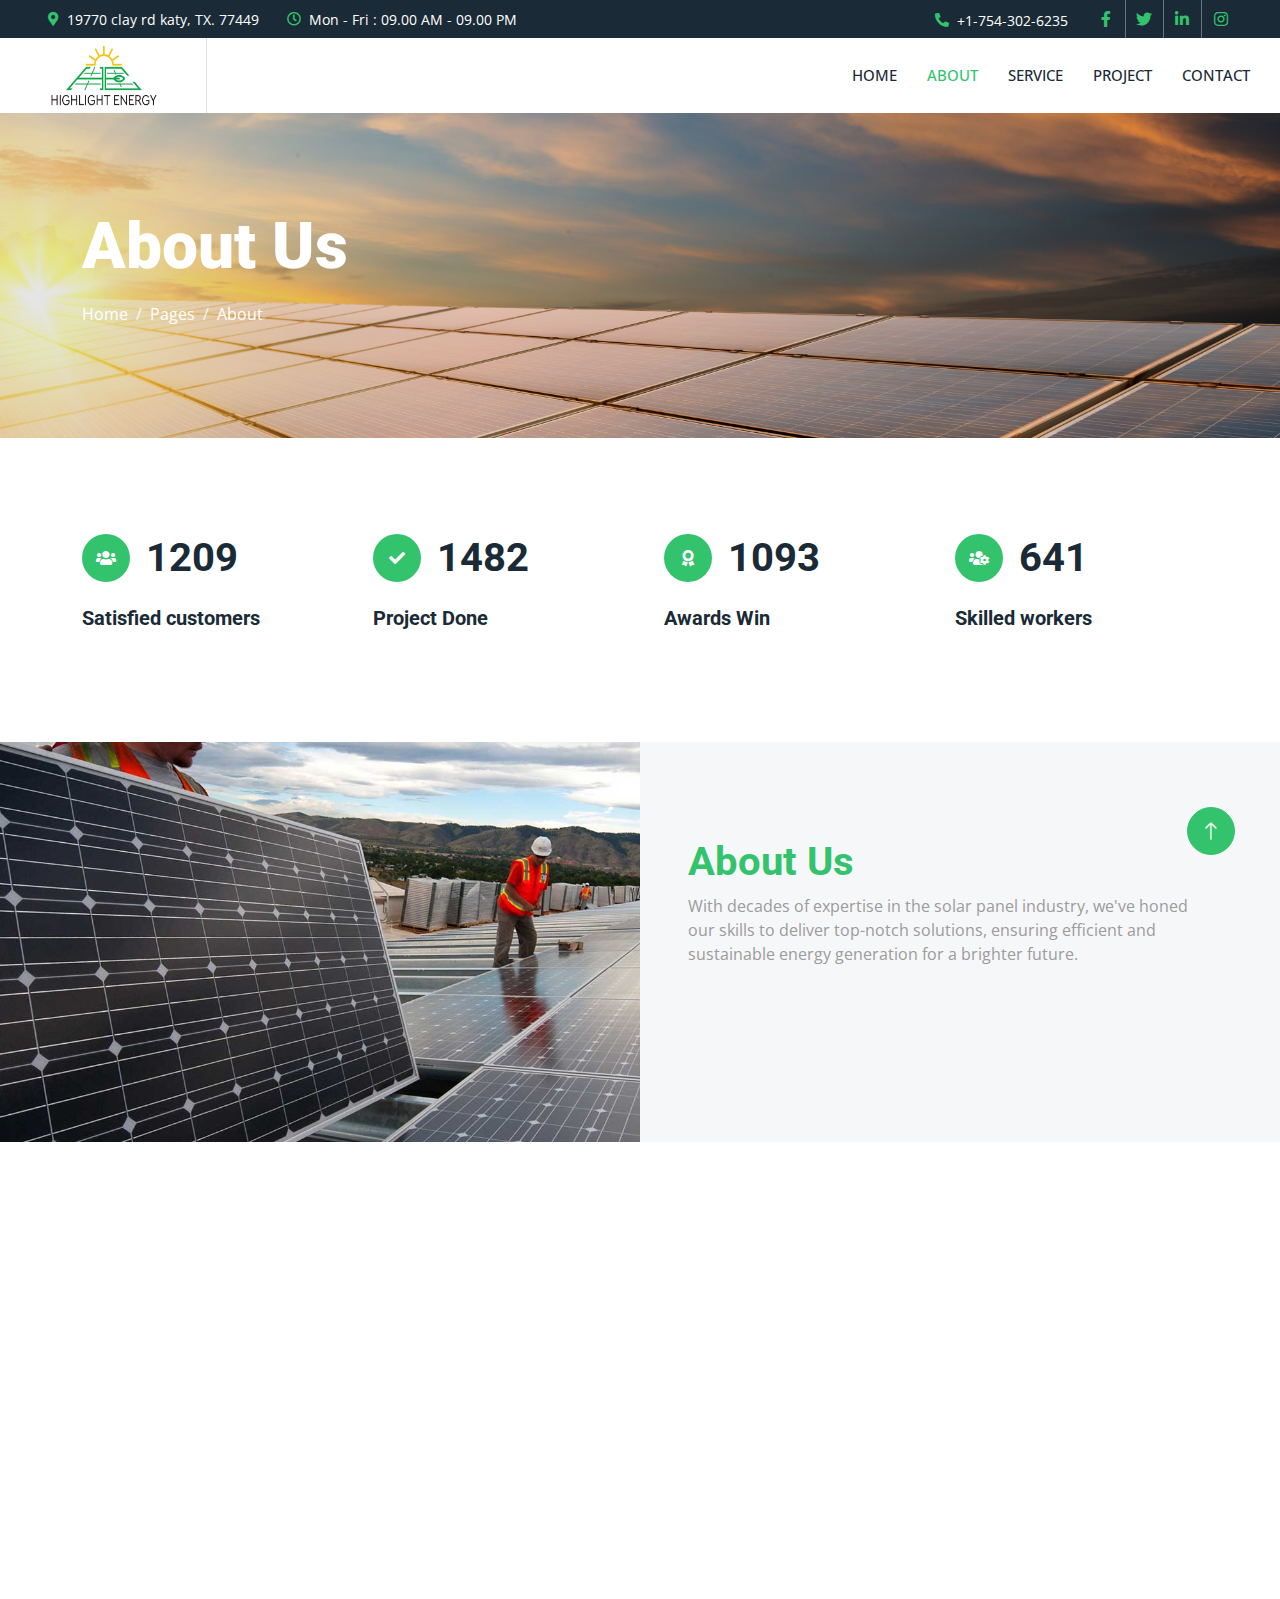
==== commit 41e5ab4e: "Add" ====
--- a/about.html
+++ b/about.html
@@ -181,9 +181,9 @@
                         <h1 class="text-primary">About Us</h1>
                         <!-- <h1 class="mb-4">Over 25 years of experience in the solar and renewable energy industry</h1> -->
                         <p>With decades of expertise in the solar panel industry, we've honed our skills to deliver top-notch solutions, ensuring efficient and sustainable energy generation for a brighter future.</p>
-                        <p><i class="fa fa-check-circle text-primary me-3"></i>Self-inflicted pain</p>
+                        <!-- <p><i class="fa fa-check-circle text-primary me-3"></i>Self-inflicted pain</p>
                         <p><i class="fa fa-check-circle text-primary me-3"></i>Some yards will be yards, while others will be something else.</p>
-                        <p><i class="fa fa-check-circle text-primary me-3"></i>It was time to get rid of the vines</p>
+                        <p><i class="fa fa-check-circle text-primary me-3"></i>It was time to get rid of the vines</p> -->
                         <!-- <a href="" class="btn btn-primary rounded-pill py-3 px-5 mt-3">Explore More</a> -->
                     </div>
                 </div>
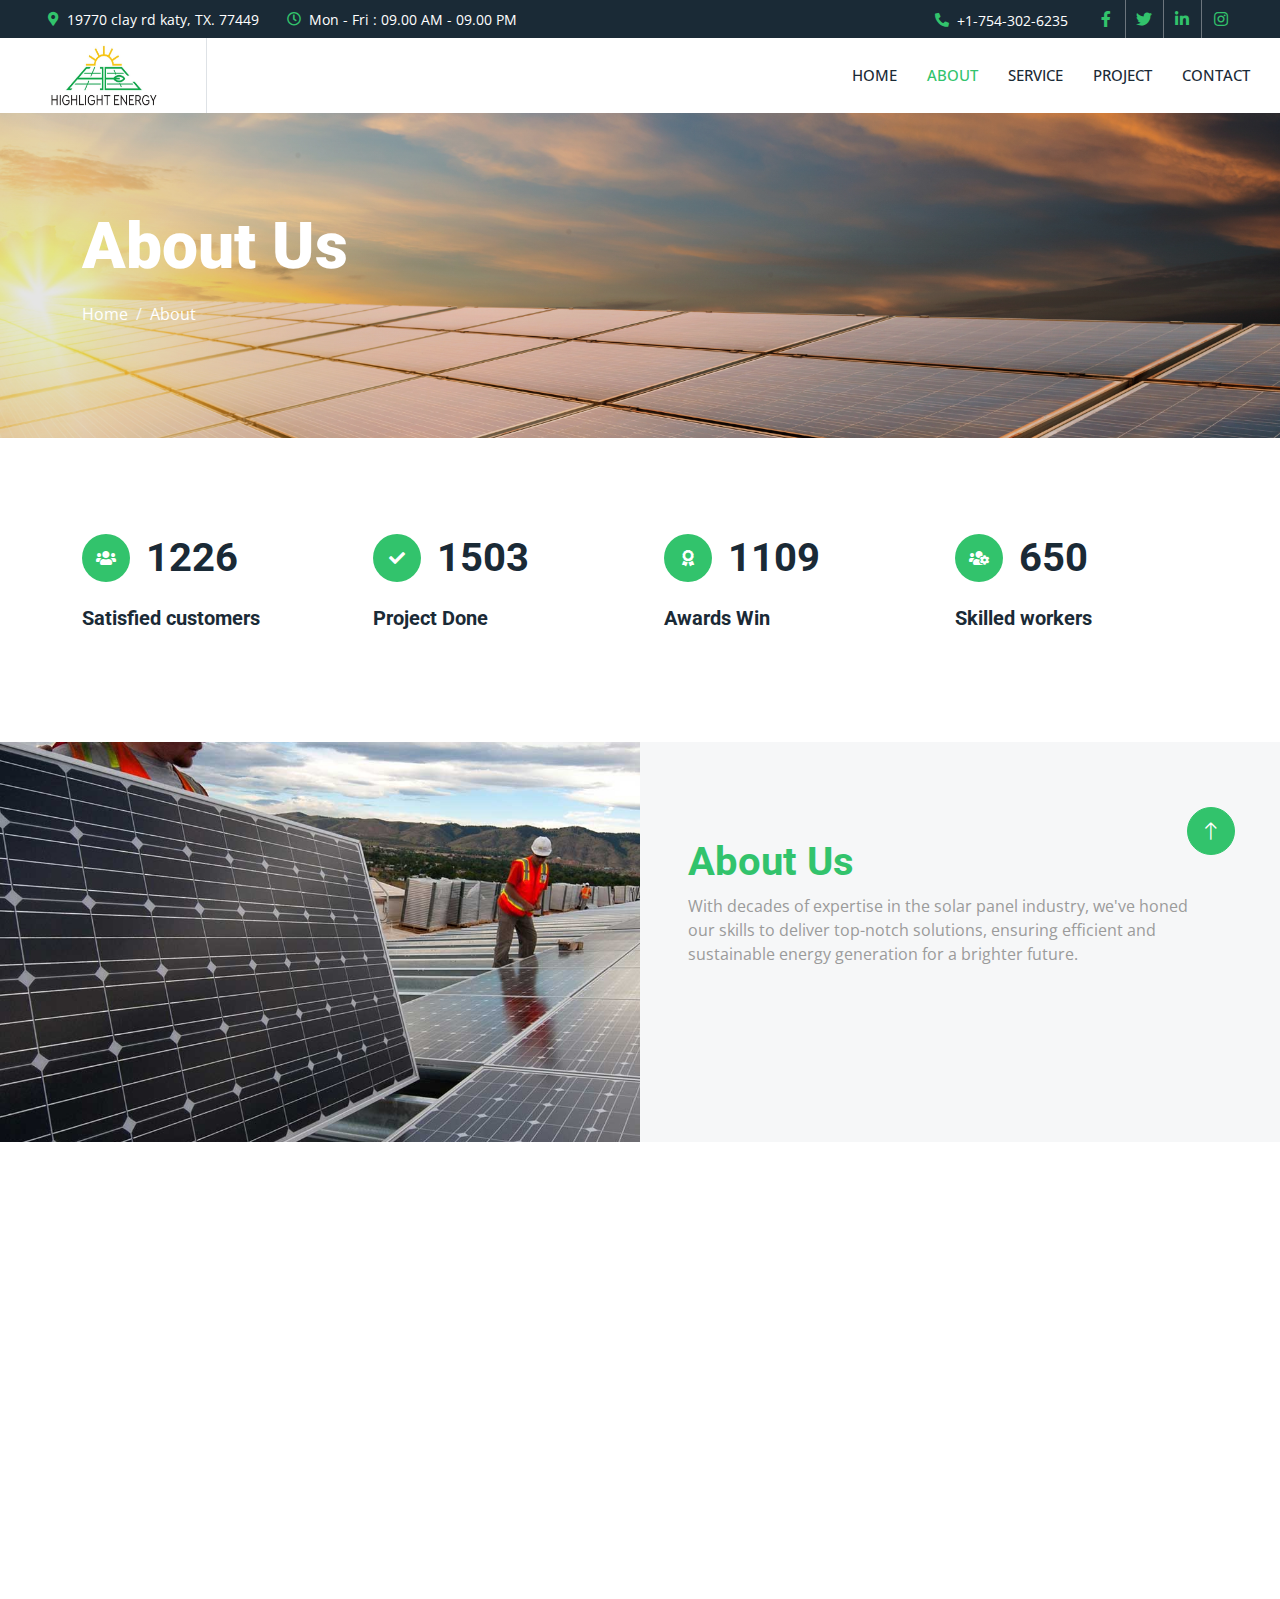
==== commit 319258fb: "add" ====
--- a/about.html
+++ b/about.html
@@ -106,8 +106,8 @@
             <h1 class="display-3 text-white mb-3 animated slideInDown">About Us</h1>
             <nav aria-label="breadcrumb animated slideInDown">
                 <ol class="breadcrumb">
-                    <li class="breadcrumb-item"><a class="text-white" href="#">Home</a></li>
-                    <li class="breadcrumb-item"><a class="text-white" href="#">Pages</a></li>
+                    <li class="breadcrumb-item"><a class="text-white" href="index.html">Home</a></li>
+                    <!-- <li class="breadcrumb-item"><a class="text-white" href="#">Pages</a></li> -->
                     <li class="breadcrumb-item text-white active" aria-current="page">About</li>
                 </ol>
             </nav>
